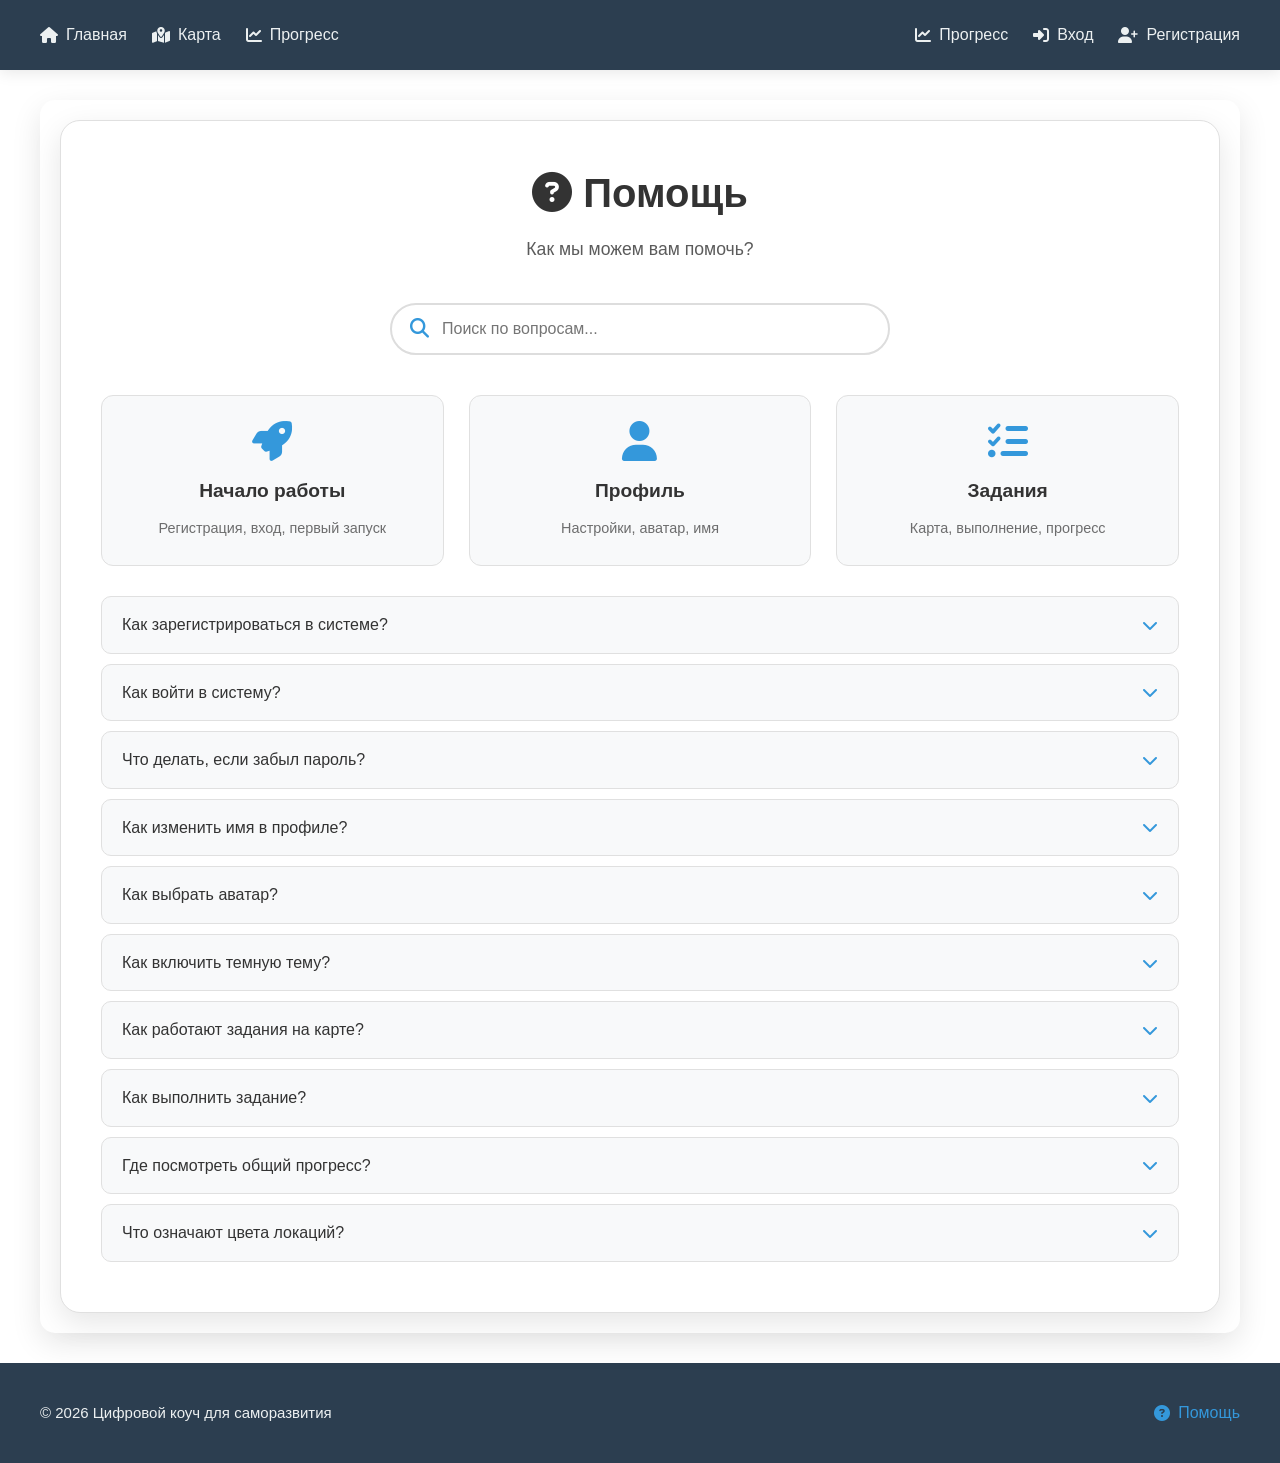
==== help.html @ 53c2e8ec "починила" ====
<!DOCTYPE html>
<html lang="ru">
<head>
    <meta charset="UTF-8">
    <meta name="viewport" content="width=device-width, initial-scale=1.0">
    <title>Помощь - Цифровой коуч</title>
    <link rel="stylesheet" href="style.css">
    <link rel="stylesheet" href="https://cdnjs.cloudflare.com/ajax/libs/font-awesome/6.4.0/css/all.min.css">
    <style>
        :root {
            --bg-color: #ffffff;
            --text-color: #333333;
            --header-bg: #2c3e50;
            --card-bg: #ffffff;
            --card-border: #e0e0e0;
            --primary-color: #3498db;
            --secondary-color: #2980b9;
            --stat-bg: #f8f9fa;
            --footer-bg: #2c3e50;
            --footer-text: #ecf0f1;
            --input-border: #ddd;
            --shadow-color: rgba(0, 0, 0, 0.1);
            --hover-bg: #f0f0f0;
        }

        body.dark-theme {
            --bg-color: #1a1a1a;
            --text-color: #e0e0e0;
            --header-bg: #1e1e1e;
            --card-bg: #2d2d2d;
            --card-border: #444444;
            --primary-color: #4a9eff;
            --secondary-color: #3a7bd5;
            --stat-bg: #2d2d2d;
            --footer-bg: #1e1e1e;
            --footer-text: #b0b0b0;
            --input-border: #555555;
            --shadow-color: rgba(0, 0, 0, 0.5);
            --hover-bg: #3d3d3d;
        }

        * {
            margin: 0;
            padding: 0;
            box-sizing: border-box;
        }

        body {
            background-color: var(--bg-color);
            color: var(--text-color);
            transition: background-color 0.3s, color 0.3s;
            min-height: 100vh;
            display: flex;
            flex-direction: column;
            font-family: 'Segoe UI', Tahoma, Geneva, Verdana, sans-serif;
        }

        .header {
            background-color: var(--header-bg);
            padding: 0 20px;
            height: 70px;
            box-shadow: 0 2px 15px var(--shadow-color);
        }

        .nav {
            display: flex;
            justify-content: space-between;
            align-items: center;
            height: 100%;
            max-width: 1200px;
            margin: 0 auto;
        }

        .nav-left, .nav-right {
            display: flex;
            gap: 25px;
        }

        .nav a {
            color: var(--footer-text);
            text-decoration: none;
            font-size: 16px;
            transition: color 0.3s;
            display: flex;
            align-items: center;
            gap: 8px;
        }

        .nav a:hover,
        .nav a.active {
            color: var(--primary-color);
        }

        .main-content {
            flex: 1;
            max-width: 1200px;
            margin: 30px auto;
            padding: 20px;
            width: 100%;
        }

        .help-container {
            background: var(--card-bg);
            border-radius: 20px;
            padding: 40px;
            box-shadow: 0 10px 30px var(--shadow-color);
            border: 1px solid var(--card-border);
        }

        .help-header {
            text-align: center;
            margin-bottom: 40px;
        }

        .help-header h1 {
            font-size: 2.5rem;
            color: var(--text-color);
            margin-bottom: 10px;
        }

        .help-header p {
            color: var(--text-color);
            opacity: 0.8;
            font-size: 1.1rem;
            margin-bottom: 30px;
        }

        .help-grid {
            display: grid;
            grid-template-columns: repeat(3, 1fr);
            gap: 25px;
            margin-top: 30px;
        }

        .help-card {
            background: var(--stat-bg);
            padding: 25px;
            border-radius: 12px;
            text-align: center;
            border: 1px solid var(--card-border);
            transition: all 0.3s ease;
            cursor: pointer;
        }

        .help-card:hover {
            transform: translateY(-5px);
            border-color: var(--primary-color);
            box-shadow: 0 8px 20px var(--shadow-color);
        }

        .help-card i {
            font-size: 2.5rem;
            color: var(--primary-color);
            margin-bottom: 15px;
        }

        .help-card h3 {
            color: var(--text-color);
            margin-bottom: 10px;
            font-size: 1.2rem;
        }

        .help-card p {
            color: var(--text-color);
            opacity: 0.7;
            font-size: 0.9rem;
        }

        .search-section {
            max-width: 500px;
            margin: 40px auto 20px;
            position: relative;
        }

        .search-section input {
            width: 100%;
            padding: 15px 20px 15px 50px;
            border: 2px solid var(--input-border);
            border-radius: 50px;
            font-size: 1rem;
            background: var(--card-bg);
            color: var(--text-color);
            transition: all 0.3s;
        }

        .search-section input:focus {
            outline: none;
            border-color: var(--primary-color);
            box-shadow: 0 0 0 3px rgba(52, 152, 219, 0.2);
        }

        .search-section i {
            position: absolute;
            left: 20px;
            top: 50%;
            transform: translateY(-50%);
            color: var(--primary-color);
            font-size: 1.2rem;
        }

        .questions-container {
            margin-top: 30px;
        }

        .question-item {
            background: var(--stat-bg);
            border-radius: 10px;
            margin-bottom: 10px;
            border: 1px solid var(--card-border);
            overflow: hidden;
        }

        .question-header {
            padding: 15px 20px;
            cursor: pointer;
            display: flex;
            align-items: center;
            justify-content: space-between;
            font-weight: 500;
            color: var(--text-color);
        }

        .question-header:hover {
            background: var(--hover-bg);
        }

        .question-header i {
            color: var(--primary-color);
            transition: transform 0.3s;
        }

        .question-answer {
            max-height: 0;
            overflow: hidden;
            transition: max-height 0.3s ease;
            background: var(--card-bg);
        }

        .question-answer.show {
            max-height: 200px;
        }

        .question-answer p {
            padding: 20px;
            color: var(--text-color);
            opacity: 0.9;
            line-height: 1.6;
            border-top: 1px solid var(--card-border);
        }

        .footer {
            background-color: var(--footer-bg);
            color: var(--footer-text);
            padding: 25px 20px;
            margin-top: auto;
        }

        .footer-content {
            display: flex;
            justify-content: space-between;
            align-items: center;
            max-width: 1200px;
            margin: 0 auto;
        }

        .footer-left span {
            color: var(--footer-text);
        }

        .footer-right {
            display: flex;
            gap: 25px;
        }

        .footer-right a {
            color: var(--footer-text);
            text-decoration: none;
            font-size: 16px;
            transition: color 0.3s;
            display: flex;
            align-items: center;
            gap: 8px;
        }

        .footer-right a:hover,
        .footer-right a.active {
            color: var(--primary-color);
        }

        @media (max-width: 900px) {
            .help-grid {
                grid-template-columns: repeat(2, 1fr);
            }
        }

        @media (max-width: 600px) {
            .help-grid {
                grid-template-columns: 1fr;
            }
            
            .help-container {
                padding: 20px;
            }
            
            .help-header h1 {
                font-size: 2rem;
            }

            .footer-content {
                flex-direction: column;
                gap: 15px;
                text-align: center;
            }

            .footer-right {
                gap: 15px;
            }
        }
    </style>
</head>
<body>
    <header class="header">
        <nav class="nav">
            <div class="nav-left">
                <a href="index.html"><i class="fas fa-home"></i> Главная</a>
                <a href="locations.html"><i class="fas fa-map-marked-alt"></i> Карта</a>
                <a href="progress.html"><i class="fas fa-chart-line"></i> Прогресс</a>
            </div>
            <div class="nav-right" id="navRight"></div>
        </nav>
    </header>

    <main class="main-content">
        <div class="help-container">
            <div class="help-header">
                <h1><i class="fas fa-question-circle"></i> Помощь</h1>
                <p>Как мы можем вам помочь?</p>
                
                <div class="search-section">
                    <i class="fas fa-search"></i>
                    <input type="text" id="searchInput" placeholder="Поиск по вопросам...">
                </div>
            </div>

            <div class="help-grid">
                <div class="help-card" onclick="filterQuestions('start')">
                    <i class="fas fa-rocket"></i>
                    <h3>Начало работы</h3>
                    <p>Регистрация, вход, первый запуск</p>
                </div>
                <div class="help-card" onclick="filterQuestions('profile')">
                    <i class="fas fa-user"></i>
                    <h3>Профиль</h3>
                    <p>Настройки, аватар, имя</p>
                </div>
                <div class="help-card" onclick="filterQuestions('tasks')">
                    <i class="fas fa-tasks"></i>
                    <h3>Задания</h3>
                    <p>Карта, выполнение, прогресс</p>
                </div>
            </div>

            <div class="questions-container" id="questionsContainer">
                <div class="question-item" data-category="start">
                    <div class="question-header" onclick="toggleQuestion(this)">
                        Как зарегистрироваться в системе?
                        <i class="fas fa-chevron-down"></i>
                    </div>
                    <div class="question-answer">
                        <p>Нажмите кнопку "Регистрация" в правом верхнем углу. Заполните форму: имя, фамилия, email и пароль. После успешной регистрации вы будете автоматически перенаправлены на карту заданий.</p>
                    </div>
                </div>

                <div class="question-item" data-category="start">
                    <div class="question-header" onclick="toggleQuestion(this)">
                        Как войти в систему?
                        <i class="fas fa-chevron-down"></i>
                    </div>
                    <div class="question-answer">
                        <p>Нажмите кнопку "Вход" в правом верхнем углу. Введите свой email и пароль, затем нажмите "Войти в систему". Если данные верны, вы попадете на карту заданий.</p>
                    </div>
                </div>

                <div class="question-item" data-category="start">
                    <div class="question-header" onclick="toggleQuestion(this)">
                        Что делать, если забыл пароль?
                        <i class="fas fa-chevron-down"></i>
                    </div>
                    <div class="question-answer">
                        <p>Для восстановления пароля обратитесь в поддержку по email или создайте новый аккаунт. В следующей версии будет добавлена функция восстановления пароля.</p>
                    </div>
                </div>

                <div class="question-item" data-category="profile">
                    <div class="question-header" onclick="toggleQuestion(this)">
                        Как изменить имя в профиле?
                        <i class="fas fa-chevron-down"></i>
                    </div>
                    <div class="question-answer">
                        <p>Перейдите в свой профиль, нажмите на иконку карандаша рядом с именем. Введите новое имя и нажмите кнопку сохранения. Имя обновится автоматически.</p>
                    </div>
                </div>

                <div class="question-item" data-category="profile">
                    <div class="question-header" onclick="toggleQuestion(this)">
                        Как выбрать аватар?
                        <i class="fas fa-chevron-down"></i>
                    </div>
                    <div class="question-answer">
                        <p>В профиле нажмите на аватар или на кнопку со смайликом рядом с ним. Выберите понравившийся смайлик из сетки — он сразу станет вашим аватаром.</p>
                    </div>
                </div>

                <div class="question-item" data-category="profile">
                    <div class="question-header" onclick="toggleQuestion(this)">
                        Как включить темную тему?
                        <i class="fas fa-chevron-down"></i>
                    </div>
                    <div class="question-answer">
                        <p>В профиле найдите переключатель "Тёмная тема". Включите его для перехода на темную тему, выключите для светлой. Выбор сохранится автоматически.</p>
                    </div>
                </div>

                <div class="question-item" data-category="tasks">
                    <div class="question-header" onclick="toggleQuestion(this)">
                        Как работают задания на карте?
                        <i class="fas fa-chevron-down"></i>
                    </div>
                    <div class="question-answer">
                        <p>На карте 9 заданий, разделенных на 3 локации: Лес (1-3), Холмы (4-6) и Пляж (7-9). Нажимайте на точки на карте, чтобы открыть задание. После выполнения задание отмечается галочкой.</p>
                    </div>
                </div>

                <div class="question-item" data-category="tasks">
                    <div class="question-header" onclick="toggleQuestion(this)">
                        Как выполнить задание?
                        <i class="fas fa-chevron-down"></i>
                    </div>
                    <div class="question-answer">
                        <p>Откройте задание, нажав на точку на карте. Прочитайте описание и нажмите кнопку "Отметить выполненным". Задание сразу отметится как выполненное, и прогресс обновится.</p>
                    </div>
                </div>

                <div class="question-item" data-category="tasks">
                    <div class="question-header" onclick="toggleQuestion(this)">
                        Где посмотреть общий прогресс?
                        <i class="fas fa-chevron-down"></i>
                    </div>
                    <div class="question-answer">
                        <p>Перейдите на страницу "Прогресс" в меню навигации. Там отображается общая статистика, прогресс по каждой локации и детальная информация по всем заданиям.</p>
                    </div>
                </div>

                <div class="question-item" data-category="tasks">
                    <div class="question-header" onclick="toggleQuestion(this)">
                        Что означают цвета локаций?
                        <i class="fas fa-chevron-down"></i>
                    </div>
                    <div class="question-answer">
                        <p>Лес отмечен зеленым цветом, Холмы — оранжевым, Пляж — голубым. В прогрессе вы можете видеть процент выполнения по каждой локации отдельно.</p>
                    </div>
                </div>
            </div>
        </div>
    </main>

    <footer class="footer">
        <div class="footer-content">
            <div class="footer-left">
                <span>© 2026 Цифровой коуч для саморазвития</span>
            </div>
            <div class="footer-right">
                <a href="help.html" class="active"><i class="fas fa-question-circle"></i> Помощь</a>
            </div>
        </div>
    </footer>

    <script>
        function toggleQuestion(header) {
            const answer = header.nextElementSibling;
            const icon = header.querySelector('i');
            
            if (answer.classList.contains('show')) {
                answer.classList.remove('show');
                icon.style.transform = 'rotate(0deg)';
            } else {
                answer.classList.add('show');
                icon.style.transform = 'rotate(180deg)';
            }
        }

        function filterQuestions(category) {
            const questions = document.querySelectorAll('.question-item');
            questions.forEach(q => {
                if (q.dataset.category === category) {
                    q.style.display = 'block';
                } else {
                    q.style.display = 'none';
                }
            });
            
            document.querySelectorAll('.help-card').forEach(card => {
                card.style.borderColor = 'var(--card-border)';
            });
            event.currentTarget.style.borderColor = 'var(--primary-color)';
        }

        document.getElementById('searchInput').addEventListener('input', function(e) {
            const searchTerm = e.target.value.toLowerCase();
            const questions = document.querySelectorAll('.question-item');
            
            questions.forEach(q => {
                const questionText = q.querySelector('.question-header').innerText.toLowerCase();
                if (questionText.includes(searchTerm)) {
                    q.style.display = 'block';
                } else {
                    q.style.display = 'none';
                }
            });
        });

        document.addEventListener('DOMContentLoaded', function() {
            if (localStorage.getItem('theme') === 'dark') {
                document.body.classList.add('dark-theme');
            }
        });
    </script>
    <script src="script.js"></script>
</body>
</html>
---- style.css ----
* {
    margin: 0;
    padding: 0;
    box-sizing: border-box;
    font-family: 'Segoe UI', Tahoma, Geneva, Verdana, sans-serif;
}

body {
    color: #333;
    line-height: 1.6;
    overflow-x: hidden;
    min-height: 100vh;
    display: flex;
    flex-direction: column;
}

.header {
    background-color: #2c3e50;
    color: white;
    padding: 0 20px;
    height: 70px;
    box-shadow: 0 2px 15px rgba(0, 0, 0, 0.1);
    position: relative;
    z-index: 100;
}

.nav {
    display: flex;
    justify-content: space-between;
    align-items: center;
    height: 100%;
    max-width: 1200px;
    margin: 0 auto;
}

.nav-left, .nav-right {
    display: flex;
    gap: 25px;
}

.nav a {
    color: #ecf0f1;
    text-decoration: none;
    font-size: 16px;
    transition: color 0.3s;
    display: flex;
    align-items: center;
    gap: 8px;
}

.nav a:hover {
    color: #3498db;
}

.nav a.active {
    color: #3498db;
}

.main-content {
    padding: 50px 20px;
    max-width: 1200px;
    margin: 0 auto;
    background-color: white;
    border-radius: 15px;
    box-shadow: 0 10px 30px rgba(0, 0, 0, 0.08);
    margin-top: 30px;
    margin-bottom: 30px;
    position: relative;
    z-index: 10;
    flex: 1 0 auto;
}

.text-section {
    text-align: center;
    margin-bottom: 50px;
}

.title {
    font-size: 3rem;
    color: #2c3e50;
    margin-bottom: 20px;
    letter-spacing: 1px;
}

.subtitle {
    font-size: 1.4rem;
    color: #7f8c8d;
    margin-bottom: 40px;
    font-weight: 300;
    letter-spacing: 1px;
}

.text-content {
    text-align: left;
    column-count: 2;
    column-gap: 50px;
    line-height: 1.8;
}

.text-content p {
    margin-bottom: 25px;
    font-size: 1.1rem;
    color: #34495e;
    text-align: justify;
}

:root {
    --bg-color: #ffffff;
    --text-color: #333333;
    --header-bg: #2c3e50;
    --card-bg: #ffffff;
    --card-border: #e0e0e0;
    --primary-color: #3498db;
    --secondary-color: #2980b9;
    --stat-bg: #f8f9fa;
    --footer-bg: #2c3e50;
    --footer-text: #ecf0f1;
    --modal-bg: #ffffff;
    --input-border: #ddd;
    --shadow-color: rgba(0, 0, 0, 0.1);
    --hover-bg: #f0f0f0;
}

body.dark-theme {
    --bg-color: #1a1a1a;
    --text-color: #e0e0e0;
    --header-bg: #1e1e1e;
    --card-bg: #2d2d2d;
    --card-border: #444444;
    --primary-color: #4a9eff;
    --secondary-color: #3a7bd5;
    --stat-bg: #2d2d2d;
    --footer-bg: #1e1e1e;
    --footer-text: #b0b0b0;
    --modal-bg: #2d2d2d;
    --input-border: #555555;
    --shadow-color: rgba(0, 0, 0, 0.5);
    --hover-bg: #3d3d3d;
}

body {
    background-color: var(--bg-color);
    color: var(--text-color);
    transition: background-color 0.3s, color 0.3s;
}

.header {
    background-color: var(--header-bg);
}

.nav a {
    color: var(--footer-text);
}

.nav a:hover,
.nav a.active {
    color: var(--primary-color);
}

.main-content {
    background-color: var(--card-bg);
    border-color: var(--card-border);
    box-shadow: 0 10px 30px var(--shadow-color);
}

.section-card,
.progress-card,
.stat-item,
.task-item,
.achievement-item,
.location-card,
.progress-container,
.login-container,
.register-container,
.profile-container {
    background-color: var(--card-bg);
    border-color: var(--card-border);
    color: var(--text-color);
}

.stat-item,
.achievement-item,
.task-item {
    background: var(--stat-bg);
}

.modal-content {
    background-color: var(--modal-bg);
    color: var(--text-color);
}

.form-control {
    background-color: var(--card-bg);
    color: var(--text-color);
    border-color: var(--input-border);
}

.footer {
    background-color: var(--footer-bg);
    color: var(--footer-text);
}

.footer-right a {
    color: var(--footer-text);
}

.footer-right a:hover {
    color: var(--primary-color);
}

.additional-section {
    padding: 40px 0;
    border-top: 2px solid #ecf0f1;
}

.additional-section h2 {
    font-size: 2.2rem;
    color: #2c3e50;
    margin-bottom: 40px;
    text-align: center;
}

.features-grid {
    display: grid;
    grid-template-columns: repeat(auto-fit, minmax(250px, 1fr));
    gap: 30px;
    margin-bottom: 50px;
}

.feature {
    background: linear-gradient(135deg, #f8f9fa 0%, #e9ecef 100%);
    padding: 30px;
    border-radius: 12px;
    text-align: center;
    box-shadow: 0 5px 20px rgba(0, 0, 0, 0.05);
    transition: all 0.3s ease;
    border: 1px solid #dee2e6;
}

.feature:hover {
    transform: translateY(-8px);
    box-shadow: 0 12px 30px rgba(0, 0, 0, 0.1);
    border-color: #3498db;
}

.feature i {
    font-size: 2.8rem;
    color: #3498db;
    margin-bottom: 25px;
}

.feature h3 {
    font-size: 1.5rem;
    color: #2c3e50;
    margin-bottom: 15px;
}

.feature p {
    color: #6c757d;
    line-height: 1.7;
}

.full-image {
    height: 85vh;
    min-height: 600px;
    margin-top: 0;
    background-size: cover;
    background-position: center;
    background-repeat: no-repeat;
    position: relative;
    display: flex;
    justify-content: center;
    align-items: center;
    flex: 0 0 auto;
    transition: opacity 0.5s ease, filter 0.3s ease;
}

.image-overlay {
    position: absolute;
    top: 0;
    left: 0;
    width: 100%;
    height: 100%;
    background: rgba(44, 62, 80, 0.4);
}

.auth-buttons {
    position: relative;
    z-index: 20;
    display: flex;
    flex-direction: column;
    gap: 15px;
    align-items: center;
    padding: 20px;
}

.auth-buttons a {
    text-decoration: none;
    display: flex;
    align-items: center;
    justify-content: center;
}

.auth-btn {
    padding: 14px 40px;
    font-size: 1.1rem;
    font-weight: 600;
    border: none;
    border-radius: 10px;
    cursor: pointer;
    transition: all 0.3s ease;
    display: flex;
    align-items: center;
    justify-content: center;
    gap: 12px;
    width: 200px;
    background-color: white;
    color: #2c3e50;
    box-shadow: 0 6px 20px rgba(0, 0, 0, 0.15);
    letter-spacing: 0.5px;
    text-decoration: none;
}

.auth-btn:hover {
    transform: translateY(-5px);
    box-shadow: 0 10px 25px rgba(0, 0, 0, 0.2);
    background-color: #f8f9fa;
}

.auth-btn:active {
    transform: translateY(-2px);
}

.auth-btn i {
    font-size: 1.1rem;
}

.login-btn {
    border-left: 5px solid #2980b9;
}

.register-btn {
    border-left: 5px solid #3498db;
}

.footer {
    background-color: #2c3e50;
    color: #ecf0f1;
    padding: 25px 20px;
    min-height: 100px;
    display: flex;
    align-items: center;
    flex-shrink: 0;
    width: 100%;
    margin-top: auto;
}

.footer-content {
    display: flex;
    justify-content: space-between;
    align-items: center;
    max-width: 1200px;
    width: 100%;
    margin: 0 auto;
}

.footer-left span {
    font-size: 15px;
    color: #bdc3c7;
}

.footer-right {
    display: flex;
    gap: 25px;
}

.footer-right a {
    color: #bdc3c7;
    font-size: 16px;
    text-decoration: none;
    transition: color 0.3s;
    display: flex;
    align-items: center;
    gap: 8px;
}

.footer-right a:hover {
    color: #3498db;
}

@media (max-width: 768px) {
    body {
        min-height: 100vh;
    }
    
    .text-content {
        column-count: 1;
    }
    
    .title {
        font-size: 2.2rem;
    }
    
    .subtitle {
        font-size: 1.2rem;
    }
    
    .main-content {
        padding: 30px 15px;
        margin-top: 20px;
        margin-bottom: 20px;
    }
    
    .auth-btn {
        width: 180px;
        padding: 12px 30px;
    }
    
    .nav-left, .nav-right {
        gap: 15px;
    }
    
    .nav a span {
        display: none;
    }
    
    .nav a i {
        font-size: 18px;
    }
    
    .full-image {
        height: 70vh;
        min-height: 500px;
    }
    
    .features-grid {
        grid-template-columns: 1fr;
        gap: 20px;
    }
    
    .additional-section h2 {
        font-size: 1.8rem;
    }
    
    .footer-right {
        display: none;
    }
    
    .footer-content {
        justify-content: center;
        text-align: center;
    }
    
    .footer {
        padding: 20px 15px;
        min-height: 80px;
    }
}

@media (max-width: 480px) {
    .full-image {
        height: 60vh;
        min-height: 400px;
    }
    
    .footer {
        min-height: 70px;
        padding: 15px 10px;
    }
    
    .auth-buttons {
        gap: 12px;
    }
    
    .title {
        font-size: 1.9rem;
    }
    
    .subtitle {
        font-size: 1.1rem;
    }
}

.nav-left a i.fa-map-marked-alt {
    color: inherit;
}

.map-preview {
    text-align: center;
    margin: 40px 0;
}

.map-preview img {
    max-width: 100%;
    border-radius: 15px;
    box-shadow: 0 10px 30px rgba(0, 0, 0, 0.1);
    border: 3px solid white;
}

.location-btn {
    display: inline-flex;
    align-items: center;
    justify-content: center;
    gap: 10px;
    padding: 12px 25px;
    background: linear-gradient(to right, #27ae60, #2ecc71);
    color: white;
    text-decoration: none;
    border-radius: 30px;
    font-weight: 600;
    transition: all 0.3s ease;
    border: none;
    cursor: pointer;
    box-shadow: 0 5px 15px rgba(46, 204, 113, 0.3);
}

.location-btn:hover {
    transform: translateY(-3px);
    box-shadow: 0 8px 25px rgba(46, 204, 113, 0.4);
}

.location-btn i {
    font-size: 1.1rem;
}

.switch {
    position: relative;
    display: inline-block;
    width: 60px;
    height: 34px;
}

.switch input {
    opacity: 0;
    width: 0;
    height: 0;
}

.slider {
    position: absolute;
    cursor: pointer;
    top: 0;
    left: 0;
    right: 0;
    bottom: 0;
    background-color: #ccc;
    transition: .4s;
    border-radius: 34px;
}

.slider:before {
    position: absolute;
    content: "";
    height: 26px;
    width: 26px;
    left: 4px;
    bottom: 4px;
    background-color: white;
    transition: .4s;
    border-radius: 50%;
}

input:checked + .slider {
    background-color: #2196F3;
}

input:focus + .slider {
    box-shadow: 0 0 1px #2196F3;
}

input:checked + .slider:before {
    transform: translateX(26px);
}
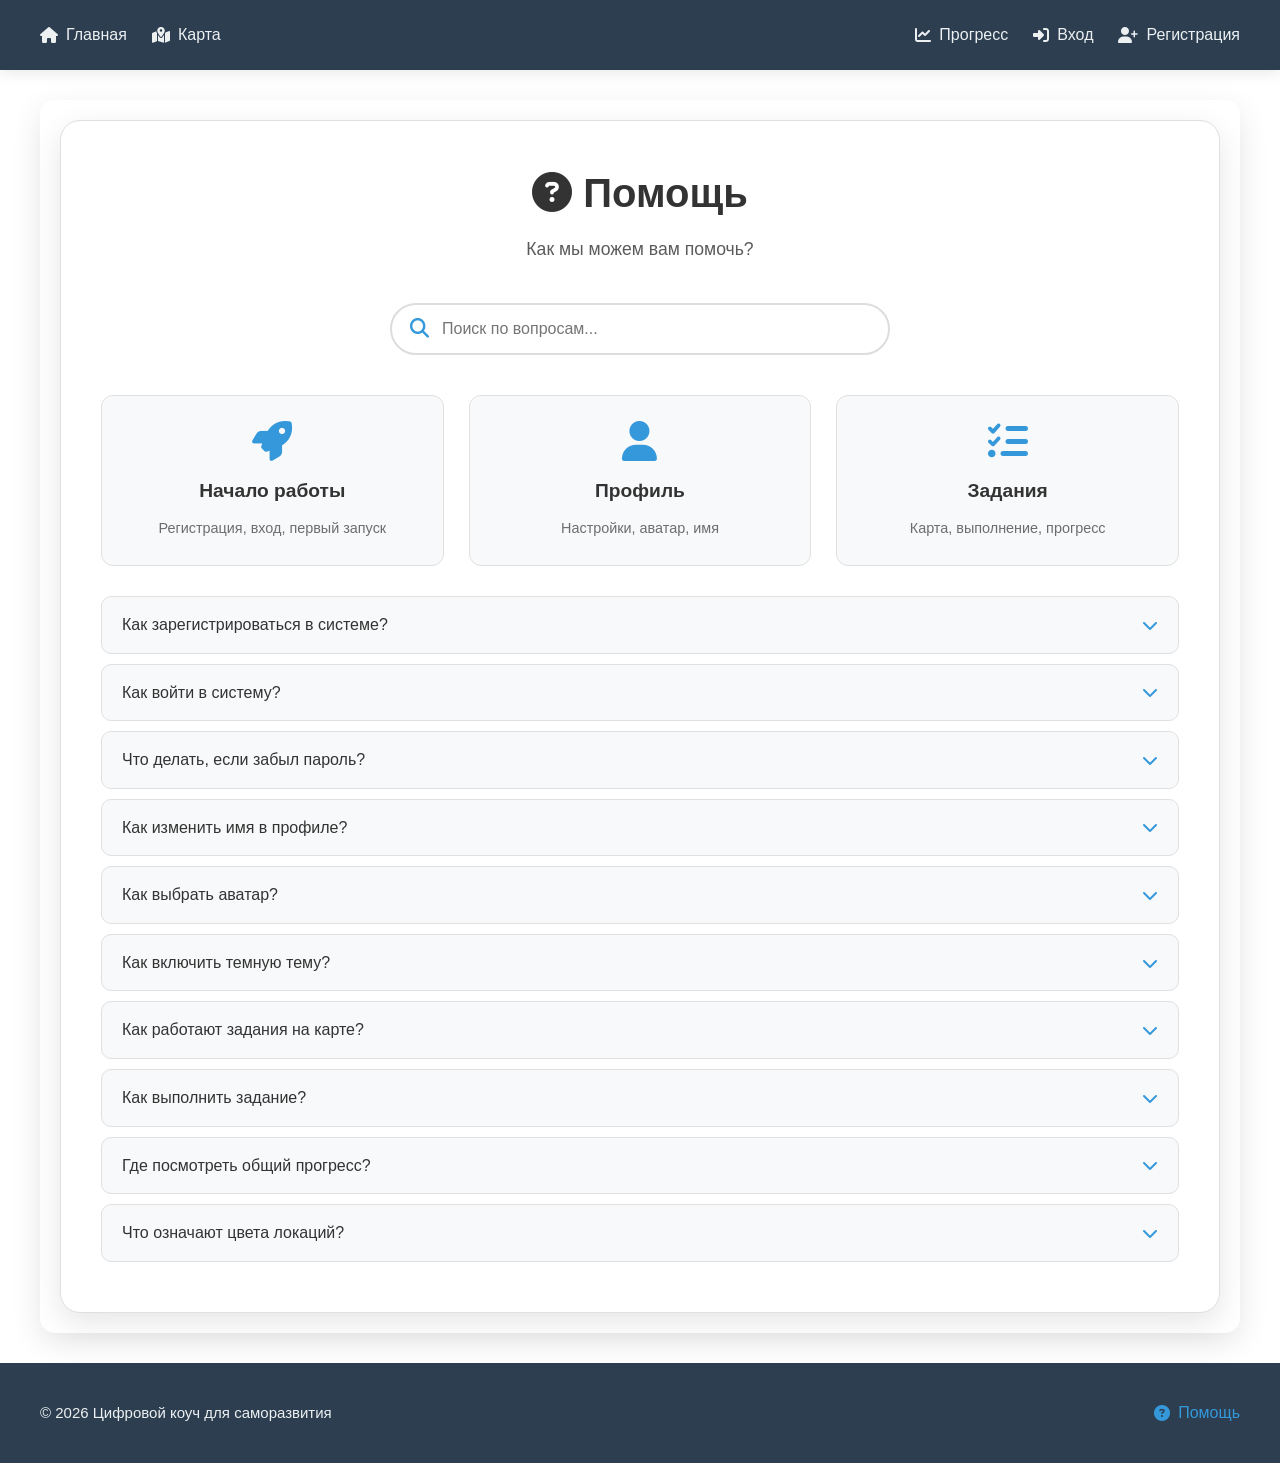
==== commit 4317fae4: "Add files via upload" ====
--- a/help.html
+++ b/help.html
@@ -324,7 +324,6 @@
             <div class="nav-left">
                 <a href="index.html"><i class="fas fa-home"></i> Главная</a>
                 <a href="locations.html"><i class="fas fa-map-marked-alt"></i> Карта</a>
-                <a href="progress.html"><i class="fas fa-chart-line"></i> Прогресс</a>
             </div>
             <div class="nav-right" id="navRight"></div>
         </nav>
